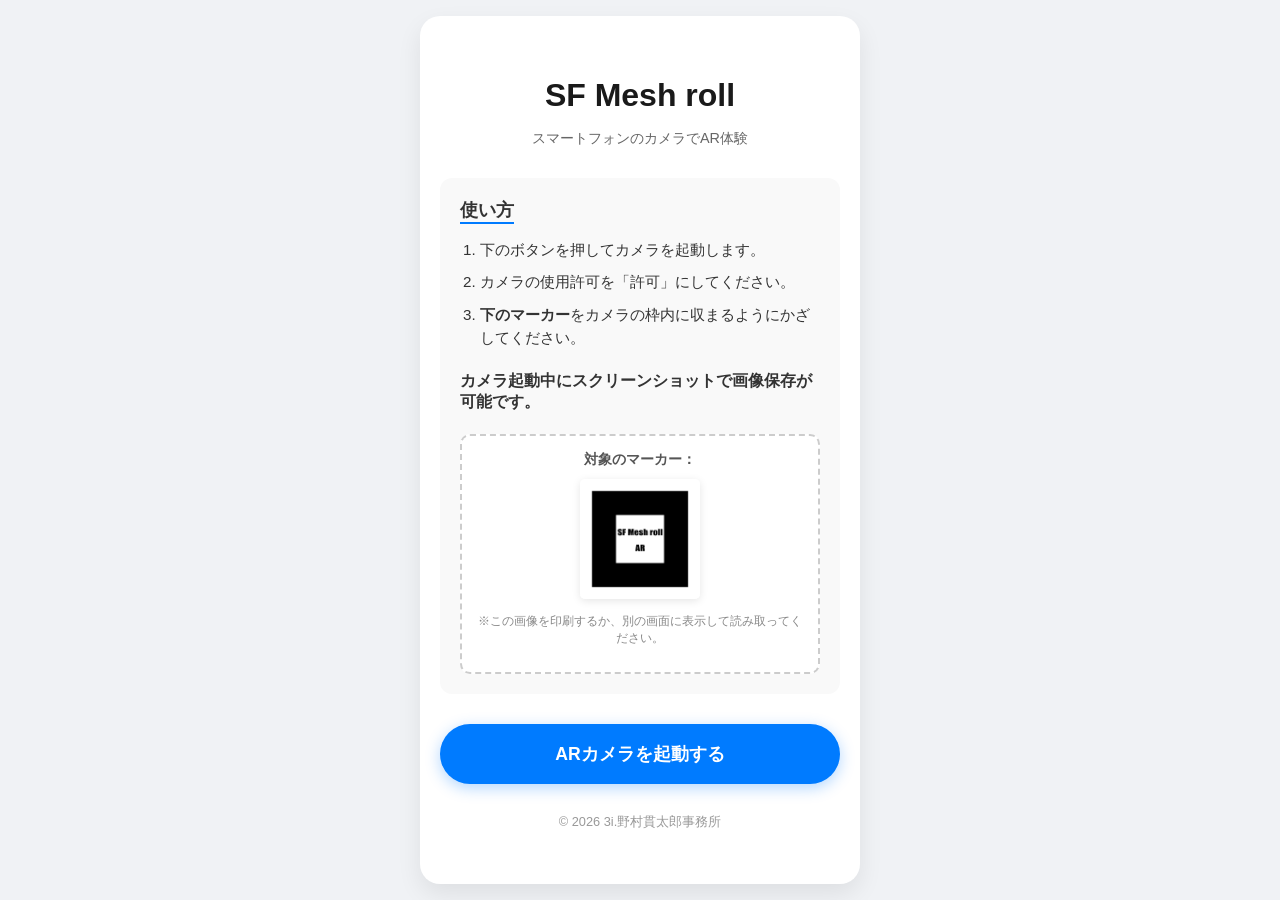
==== index.html @ c270d7e2 "start comit" ====
<!DOCTYPE html>
<html lang="ja">
<head>
    <meta charset="UTF-8">
    <meta name="viewport" content="width=device-width, initial-scale=1.0">
    <title>SF Mesh roll - AR体験</title>
    <!-- 外部CSSの読み込み -->
    <link rel="stylesheet" href="style.css">
</head>
<body>

<div class="container">
    <header>
        <h1 class="product-name">SF Mesh roll</h1>
        <p class="tagline">スマートフォンのカメラでAR体験</p>
    </header>

    <main>
        <!-- index.html の <section class="how-to"> の中を書き換え -->
<section class="how-to">
    <h3>使い方</h3>
    <ol>
        <li>下のボタンを押してカメラを起動します。</li>
        <li>カメラの使用許可を「許可」にしてください。</li>
        <li><strong>下のマーカー</strong>をカメラの枠内に収まるようにかざしてください。</li>
    </ol>

    <h4>カメラ起動中にスクリーンショットで画像保存が可能です。</h4>

    <!-- マーカー画像表示エリア -->
    <div class="marker-preview">
        <p>対象のマーカー：</p>
        <img src="images/pattern-SFmeshroll.png" alt="ARマーカー" class="marker-img">
        <p class="marker-tip">※この画像を印刷するか、別の画面に表示して読み取ってください。</p>
    </div>
</section>

        <a href="ar.html" class="start-btn">ARカメラを起動する</a>
    </main>

    <footer>
        <p>&copy; 2026 3i.野村貫太郎事務所</p>
    </footer>
</div>

</body>
</html>
---- style.css ----
/* 基本設定 */
body {
    margin: 0;
    padding: 0;
    font-family: "Helvetica Neue", Arial, "Hiragino Kaku Gothic ProN", "Hiragino Sans", Meiryo, sans-serif;
    background-color: #f0f2f5;
    color: #333;
    display: flex;
    justify-content: center;
    align-items: center;
    min-height: 100vh;
}

/* コンテナ */
.container {
    width: 90%;
    max-width: 400px;
    background: white;
    padding: 40px 20px;
    border-radius: 20px;
    box-shadow: 0 10px 25px rgba(0,0,0,0.08);
    text-align: center;
}

/* ヘッダー */
.product-name {
    font-size: 2rem;
    margin-bottom: 10px;
    color: #1a1a1a;
}

.tagline {
    font-size: 0.9rem;
    color: #666;
    margin-bottom: 30px;
}

/* 使い方セクション */
.how-to {
    text-align: left;
    background: #f9f9f9;
    padding: 20px;
    border-radius: 12px;
    margin-bottom: 30px;
}

.how-to h3 {
    margin-top: 0;
    font-size: 1.1rem;
    border-bottom: 2px solid #007bff;
    display: inline-block;
    margin-bottom: 15px;
}

.how-to ol {
    padding-left: 20px;
    margin: 0;
}

.how-to li {
    margin-bottom: 10px;
    line-height: 1.5;
    font-size: 0.95rem;
}

/* ボタン */
.start-btn {
    display: block;
    background: #007bff;
    color: white;
    text-decoration: none;
    padding: 18px;
    border-radius: 50px;
    font-weight: bold;
    font-size: 1.1rem;
    transition: all 0.3s ease;
    box-shadow: 0 4px 15px rgba(0, 123, 255, 0.3);
}

.start-btn:hover {
    background: #0056b3;
    transform: translateY(-2px);
    box-shadow: 0 6px 20px rgba(0, 123, 255, 0.4);
}

/* フッター */
footer {
    margin-top: 30px;
    font-size: 0.8rem;
    color: #999;
}

/* マーカー表示エリアのスタイル */
.marker-preview {
    margin-top: 20px;
    text-align: center;
    background: #fff;
    padding: 15px;
    border: 2px dashed #ccc; /* 点線の枠で「ここを映す」感を出す */
    border-radius: 10px;
}

.marker-preview p {
    font-size: 0.85rem;
    margin: 0 0 10px 0;
    color: #555;
    font-weight: bold;
}

.marker-img {
    width: 120px; /* 小さめに表示 */
    height: auto;
    border-radius: 5px;
    box-shadow: 0 2px 8px rgba(0,0,0,0.1);
}

.marker-tip {
    font-size: 0.75rem !important; /* 注意書きを小さく */
    color: #888 !important;
    margin-top: 10px !important;
    font-weight: normal !important;
}
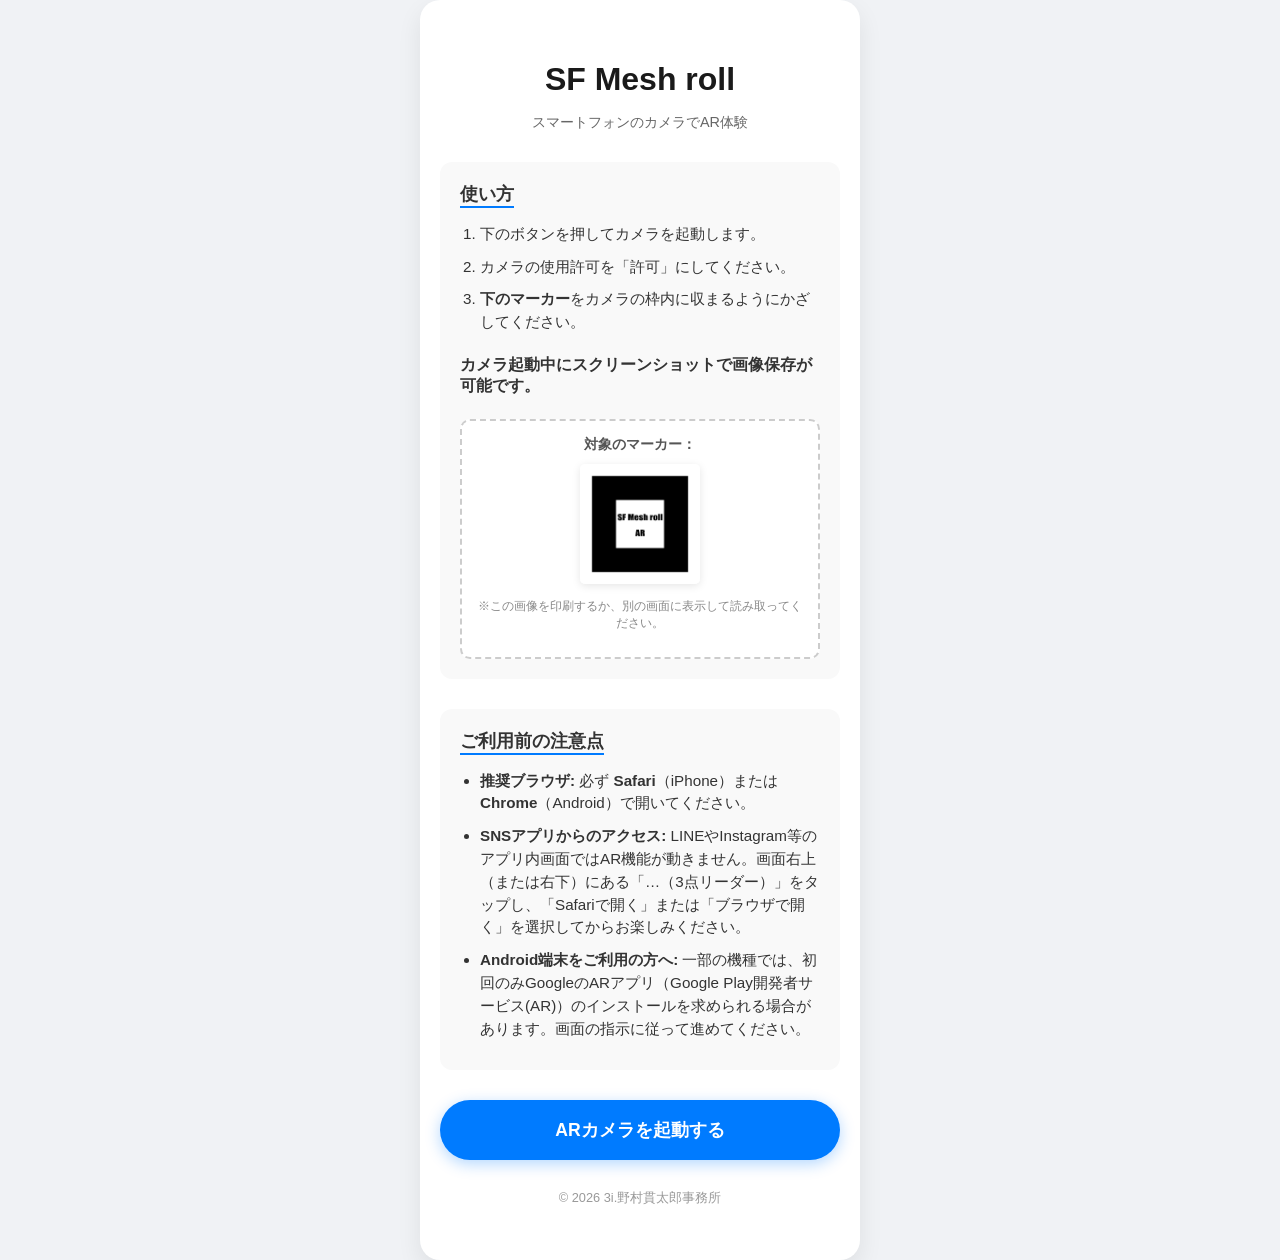
==== commit b4c254f5: "AR体験追加" ====
--- a/index.html
+++ b/index.html
@@ -4,7 +4,6 @@
     <meta charset="UTF-8">
     <meta name="viewport" content="width=device-width, initial-scale=1.0">
     <title>SF Mesh roll - AR体験</title>
-    <!-- 外部CSSの読み込み -->
     <link rel="stylesheet" href="style.css">
 </head>
 <body>
@@ -16,24 +15,31 @@
     </header>
 
     <main>
-        <!-- index.html の <section class="how-to"> の中を書き換え -->
-<section class="how-to">
-    <h3>使い方</h3>
-    <ol>
-        <li>下のボタンを押してカメラを起動します。</li>
-        <li>カメラの使用許可を「許可」にしてください。</li>
-        <li><strong>下のマーカー</strong>をカメラの枠内に収まるようにかざしてください。</li>
-    </ol>
+        <section class="how-to">
+            <h3>使い方</h3>
+            <ol>
+                <li>下のボタンを押してカメラを起動します。</li>
+                <li>カメラの使用許可を「許可」にしてください。</li>
+                <li><strong>下のマーカー</strong>をカメラの枠内に収まるようにかざしてください。</li>
+            </ol>
 
-    <h4>カメラ起動中にスクリーンショットで画像保存が可能です。</h4>
+            <h4>カメラ起動中にスクリーンショットで画像保存が可能です。</h4>
 
-    <!-- マーカー画像表示エリア -->
-    <div class="marker-preview">
-        <p>対象のマーカー：</p>
-        <img src="images/pattern-SFmeshroll.png" alt="ARマーカー" class="marker-img">
-        <p class="marker-tip">※この画像を印刷するか、別の画面に表示して読み取ってください。</p>
-    </div>
-</section>
+            <div class="marker-preview">
+                <p>対象のマーカー：</p>
+                <img src="images/pattern-SFmeshroll.png" alt="ARマーカー" class="marker-img">
+                <p class="marker-tip">※この画像を印刷するか、別の画面に表示して読み取ってください。</p>
+            </div>
+        </section>
+
+        <section class="ar-notes">
+            <h3>ご利用前の注意点</h3>
+            <ul>
+                <li><strong>推奨ブラウザ:</strong> 必ず <strong>Safari</strong>（iPhone）または <strong>Chrome</strong>（Android）で開いてください。</li>
+                <li><strong>SNSアプリからのアクセス:</strong> LINEやInstagram等のアプリ内画面ではAR機能が動きません。画面右上（または右下）にある「…（3点リーダー）」をタップし、「Safariで開く」または「ブラウザで開く」を選択してからお楽しみください。</li>
+                <li><strong>Android端末をご利用の方へ:</strong> 一部の機種では、初回のみGoogleのARアプリ（Google Play開発者サービス(AR)）のインストールを求められる場合があります。画面の指示に従って進めてください。</li>
+            </ul>
+        </section>
 
         <a href="ar.html" class="start-btn">ARカメラを起動する</a>
     </main>
@@ -44,4 +50,4 @@
 </div>
 
 </body>
-</html>
+</html>
--- a/style.css
+++ b/style.css
@@ -120,3 +120,35 @@
     margin-top: 10px !important;
     font-weight: normal !important;
 }
+
+
+/* ==========================================================================
+   追加：ご利用前の注意点セクションのスタイル
+   ========================================================================== */
+
+.ar-notes {
+    text-align: left;
+    background: #f9f9f9; /* 既存の .how-to と同じ背景色 */
+    padding: 20px;
+    border-radius: 12px;
+    margin-bottom: 30px;
+}
+
+.ar-notes h3 {
+    margin-top: 0;
+    font-size: 1.1rem;
+    border-bottom: 2px solid #007bff; /* 既存と同じ綺麗な青のアンダーライン */
+    display: inline-block;
+    margin-bottom: 15px;
+}
+
+.ar-notes ul {
+    padding-left: 20px;
+    margin: 0;
+}
+
+.ar-notes li {
+    margin-bottom: 10px;
+    line-height: 1.5;
+    font-size: 0.95rem; /* 既存の使い方の文字サイズと完全に同期 */
+}
